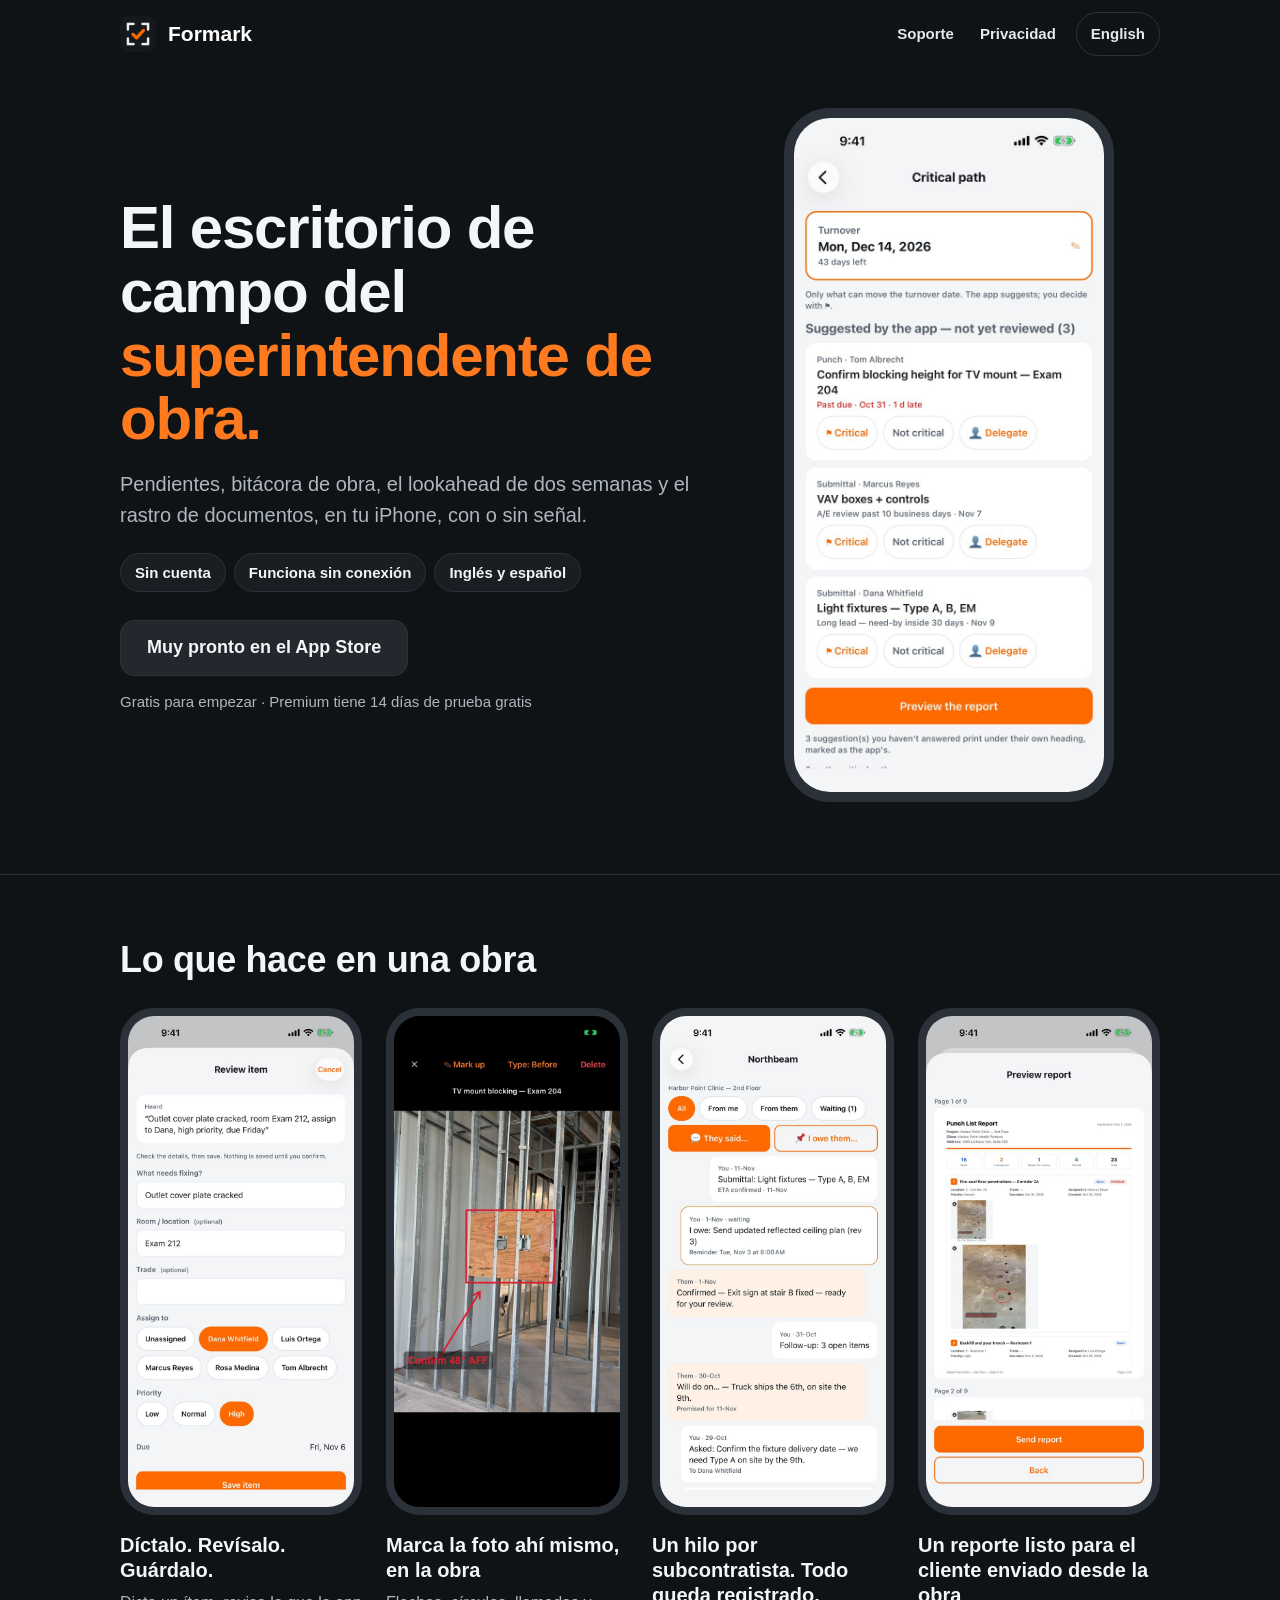
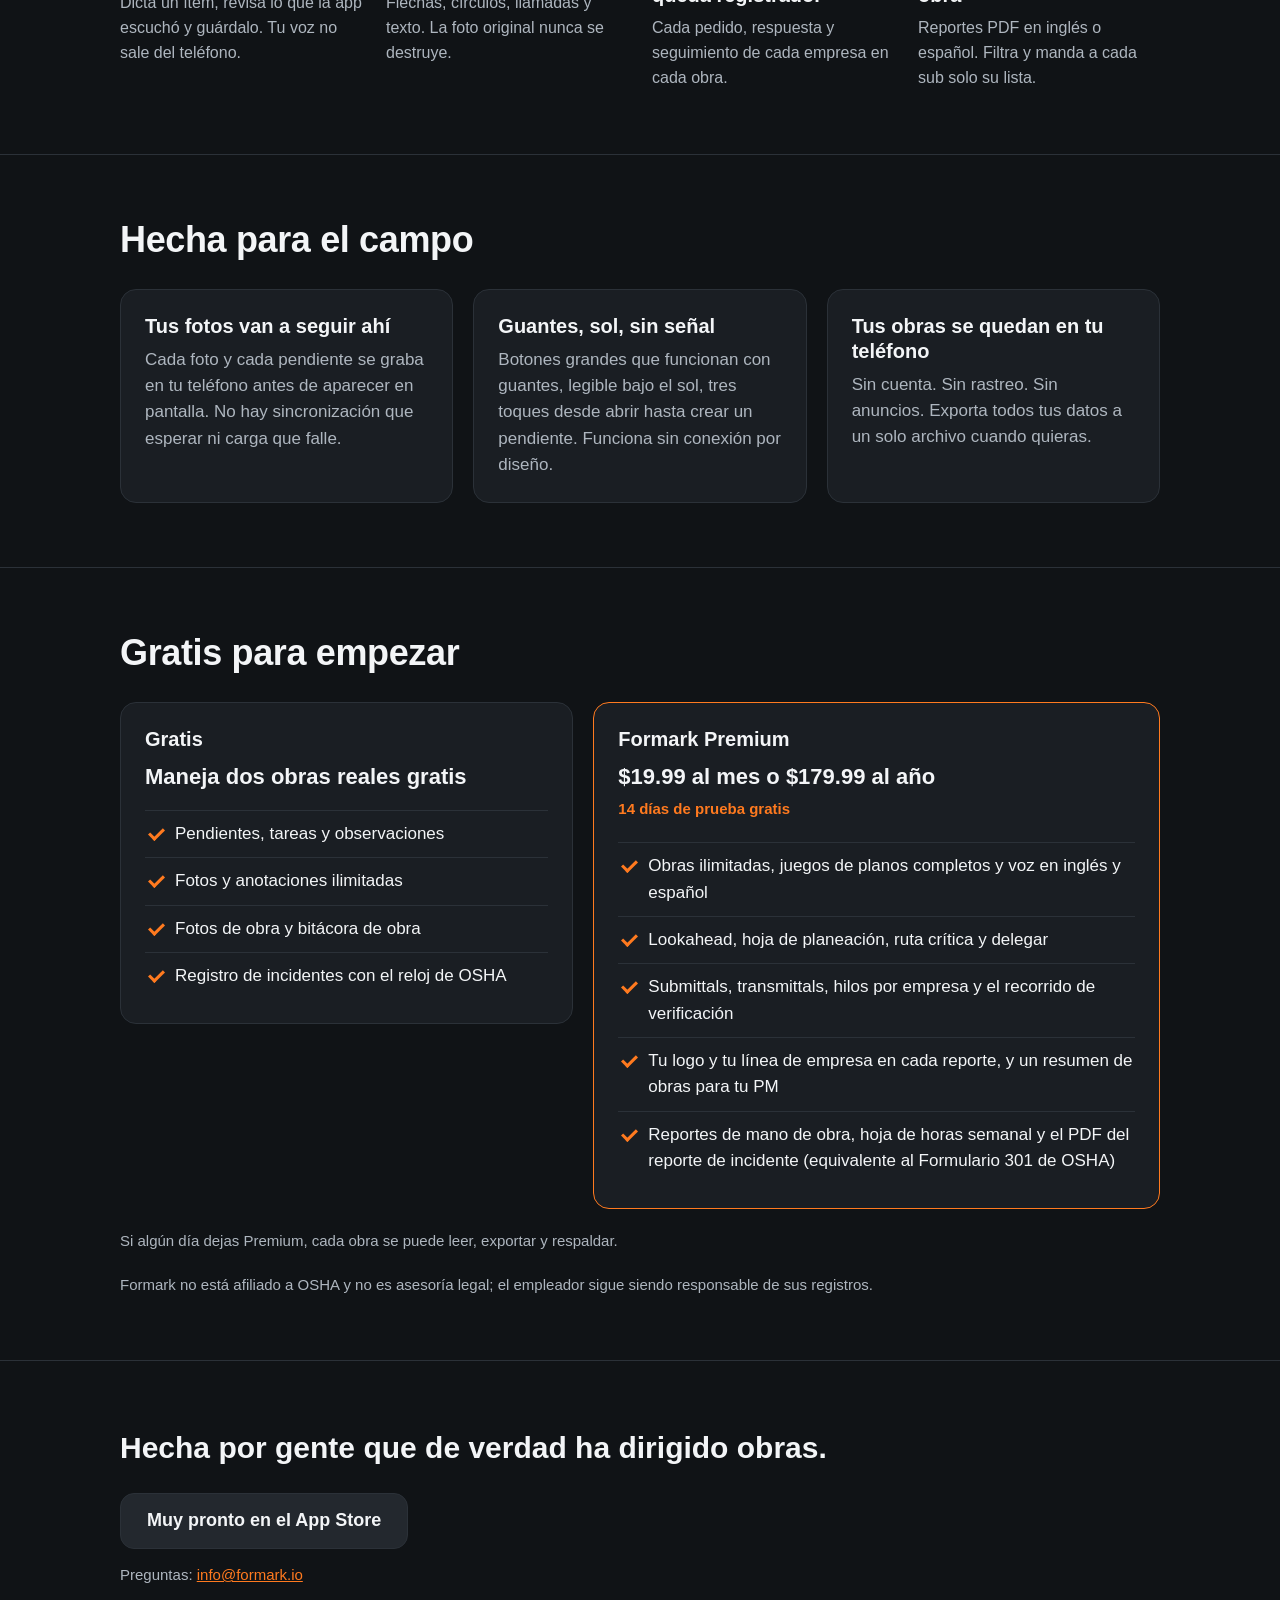
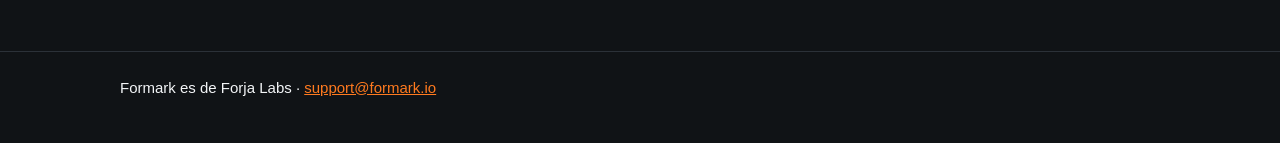
==== es/index.html @ 94129b67 "Landing page in English and Spanish; footers say Forja Labs Home page rebuilt: pitch, four app scree" ====
<!doctype html>
<html lang="es"><head><meta charset="utf-8"><meta name="viewport" content="width=device-width,initial-scale=1">
<title>Formark — el escritorio de campo del superintendente de obra</title><meta name="description" content="Pendientes, bitácora de obra, lookahead y el rastro de documentos para superintendentes de obra. Funciona sin conexión. Inglés y español.">
<link rel="icon" href="/icon.png"><link rel="canonical" href="https://formark.io/es/">
<link rel="alternate" hreflang="en" href="https://formark.io/"><link rel="alternate" hreflang="es" href="https://formark.io/es/">
<meta name="color-scheme" content="dark"><style>
:root{--bg:#101316;--surface:#1A1E23;--raised:#23282E;--text:#F3F5F7;--muted:#AEB6BF;--line:#2B3138;--brand:#FF7A1F;--brandfill:#FF6A00}
*{box-sizing:border-box}
html{-webkit-text-size-adjust:100%}
body{margin:0;background:var(--bg);color:var(--text);font:17px/1.55 -apple-system,BlinkMacSystemFont,"Segoe UI",Roboto,Helvetica,Arial,sans-serif}
a{color:var(--brand)}
.wrap{max-width:1080px;margin:0 auto;padding:0 20px}
header .wrap{display:flex;align-items:center;gap:12px;min-height:68px}
header img{width:36px;height:36px;border-radius:8px}
header .name{color:#fff;text-decoration:none;font-weight:800;font-size:21px}
nav{margin-left:auto;display:flex;gap:6px;flex-wrap:wrap;align-items:center}
nav a{font-weight:600;font-size:15px;color:#E6E9EC;text-decoration:none;padding:13px 10px}
nav a.lang{border:1px solid var(--line);border-radius:999px;padding:9px 14px;margin-left:4px}
h1{font-size:clamp(34px,6.2vw,60px);line-height:1.06;font-weight:800;letter-spacing:-.02em;margin:0 0 18px}
h1 span{color:var(--brand);display:block}
h2{font-size:clamp(26px,3.6vw,36px);line-height:1.15;font-weight:800;letter-spacing:-.01em;margin:0 0 28px}
h3{font-size:20px;line-height:1.25;font-weight:800;margin:0 0 8px}
p{margin:0}
.muted{color:var(--muted)}
.hero .wrap{display:grid;grid-template-columns:1.15fr .85fr;gap:48px;align-items:center;padding-top:40px;padding-bottom:72px}
.lead{font-size:20px;color:var(--muted);max-width:34em}
.chips{display:flex;flex-wrap:wrap;gap:8px;margin:22px 0 28px;padding:0;list-style:none}
.chips li{border:1px solid var(--line);background:var(--surface);border-radius:999px;padding:7px 14px;font-size:15px;font-weight:600}
.cta{display:inline-flex;align-items:center;justify-content:center;min-height:56px;padding:0 26px;border-radius:14px;background:var(--brandfill);color:#fff;font-weight:800;font-size:18px;text-decoration:none}
.cta.soon{background:var(--raised);color:var(--text);border:1px solid var(--line)}
.under{margin-top:14px;font-size:15px;color:var(--muted)}
.phone{border:10px solid #2B3138;border-radius:46px;overflow:hidden;background:#000;line-height:0}
.phone img{width:100%;height:auto;display:block}
.hero .phone{max-width:330px;margin:0 auto}
section{padding:64px 0;border-top:1px solid var(--line)}
.shots{display:grid;grid-template-columns:repeat(4,1fr);gap:24px}
.shot .phone{border-width:8px;border-radius:34px;margin-bottom:18px}
.shot p{font-size:16px;color:var(--muted)}
.cols{display:grid;grid-template-columns:repeat(3,1fr);gap:20px}
.card{background:var(--surface);border:1px solid var(--line);border-radius:16px;padding:24px}
.card p{color:var(--muted)}
.plans{display:grid;grid-template-columns:1fr 1.25fr;gap:20px;align-items:start}
.plan .price{font-size:22px;font-weight:800;margin:4px 0 2px;color:var(--text)}
.plan.premium{border-color:var(--brand)}
.plan .tag{display:inline-block;color:var(--brand);font-weight:700;font-size:15px;margin-bottom:6px}
.plan ul{margin:16px 0 0;padding:0;list-style:none}
.plan li{padding:10px 0 10px 30px;border-top:1px solid var(--line);position:relative}
.plan li:before{content:"";position:absolute;left:4px;top:17px;width:12px;height:6px;border-left:3px solid var(--brand);border-bottom:3px solid var(--brand);transform:rotate(-45deg)}
.note{margin-top:20px;color:var(--muted);font-size:15px}
.closing{font-size:clamp(22px,3vw,30px);font-weight:800;margin-bottom:22px}
footer{border-top:1px solid var(--line);padding:24px 0 44px;font-size:15px;color:var(--text)}
@media (max-width:860px){
 .hero .wrap{grid-template-columns:1fr;gap:36px;padding-top:20px;padding-bottom:52px}
 .hero .phone{max-width:270px}
 .shots{grid-template-columns:1fr 1fr;gap:28px 16px}
 .cols,.plans{grid-template-columns:1fr}
 section{padding:48px 0}
 .lead{font-size:18px}
 .cta{width:100%}
 header .wrap{gap:8px;padding:0 14px}
 header .name{font-size:19px}
 nav{gap:0}
 nav a{font-size:14px;padding:13px 7px}
 nav a.lang{padding:8px 11px;margin-left:2px}
}
</style></head>
<body>
<header><div class="wrap"><img src="/icon.png" alt=""><a class="name" href="/es/">Formark</a>
<nav><a href="/support/">Soporte</a><a href="/privacy/">Privacidad</a><a class="lang" href="/" lang="en">English</a></nav></div></header>
<main>
<div class="hero"><div class="wrap">
<div><h1>El escritorio de campo del <span>superintendente de obra.</span></h1>
<p class="lead">Pendientes, bitácora de obra, el lookahead de dos semanas y el rastro de documentos, en tu iPhone, con o sin señal.</p>
<ul class="chips"><li>Sin cuenta</li><li>Funciona sin conexión</li><li>Inglés y español</li></ul>
<span class="cta soon">Muy pronto en el App Store</span>
<p class="under">Gratis para empezar · Premium tiene 14 días de prueba gratis</p></div>
<div class="phone"><img src="/img/1-critical.jpg" width="660" height="1434" alt="Pantalla de Formark: Critical path"></div>
</div></div>
<section><div class="wrap"><h2>Lo que hace en una obra</h2><div class="shots"><div class="shot"><div class="phone"><img src="/img/2-voice-review.jpg" width="660" height="1434" loading="lazy" alt="Pantalla de Formark: Díctalo. Revísalo. Guárdalo."></div><h3>Díctalo. Revísalo. Guárdalo.</h3><p>Dicta un ítem, revisa lo que la app escuchó y guárdalo. Tu voz no sale del teléfono.</p></div><div class="shot"><div class="phone"><img src="/img/3-photo.jpg" width="660" height="1434" loading="lazy" alt="Pantalla de Formark: Marca la foto ahí mismo, en la obra"></div><h3>Marca la foto ahí mismo, en la obra</h3><p>Flechas, círculos, llamadas y texto. La foto original nunca se destruye.</p></div><div class="shot"><div class="phone"><img src="/img/5-thread.jpg" width="660" height="1434" loading="lazy" alt="Pantalla de Formark: Un hilo por subcontratista. Todo queda registrado."></div><h3>Un hilo por subcontratista. Todo queda registrado.</h3><p>Cada pedido, respuesta y seguimiento de cada empresa en cada obra.</p></div><div class="shot"><div class="phone"><img src="/img/6-report.jpg" width="660" height="1434" loading="lazy" alt="Pantalla de Formark: Un reporte listo para el cliente enviado desde la obra"></div><h3>Un reporte listo para el cliente enviado desde la obra</h3><p>Reportes PDF en inglés o español. Filtra y manda a cada sub solo su lista.</p></div></div></div></section>
<section><div class="wrap"><h2>Hecha para el campo</h2><div class="cols"><div class="card"><h3>Tus fotos van a seguir ahí</h3><p>Cada foto y cada pendiente se graba en tu teléfono antes de aparecer en pantalla. No hay sincronización que esperar ni carga que falle.</p></div><div class="card"><h3>Guantes, sol, sin señal</h3><p>Botones grandes que funcionan con guantes, legible bajo el sol, tres toques desde abrir hasta crear un pendiente. Funciona sin conexión por diseño.</p></div><div class="card"><h3>Tus obras se quedan en tu teléfono</h3><p>Sin cuenta. Sin rastreo. Sin anuncios. Exporta todos tus datos a un solo archivo cuando quieras.</p></div></div></div></section>
<section><div class="wrap"><h2>Gratis para empezar</h2><div class="plans">
<div class="card plan"><h3>Gratis</h3><p class="price">Maneja dos obras reales gratis</p><ul><li>Pendientes, tareas y observaciones</li><li>Fotos y anotaciones ilimitadas</li><li>Fotos de obra y bitácora de obra</li><li>Registro de incidentes con el reloj de OSHA</li></ul></div>
<div class="card plan premium"><h3>Formark Premium</h3><p class="price">$19.99 al mes o $179.99 al año</p><span class="tag">14 días de prueba gratis</span><ul><li>Obras ilimitadas, juegos de planos completos y voz en inglés y español</li><li>Lookahead, hoja de planeación, ruta crítica y delegar</li><li>Submittals, transmittals, hilos por empresa y el recorrido de verificación</li><li>Tu logo y tu línea de empresa en cada reporte, y un resumen de obras para tu PM</li><li>Reportes de mano de obra, hoja de horas semanal y el PDF del reporte de incidente (equivalente al Formulario 301 de OSHA)</li></ul></div>
</div><p class="note">Si algún día dejas Premium, cada obra se puede leer, exportar y respaldar.</p><p class="note">Formark no está afiliado a OSHA y no es asesoría legal; el empleador sigue siendo responsable de sus registros.</p></div></section>
<section><div class="wrap"><p class="closing">Hecha por gente que de verdad ha dirigido obras.</p><span class="cta soon">Muy pronto en el App Store</span>
<p class="under">Preguntas: <a href="mailto:info@formark.io">info@formark.io</a></p></div></section>
</main>
<footer><div class="wrap">Formark es de Forja Labs · <a href="mailto:support@formark.io">support@formark.io</a></div></footer>
</body></html>
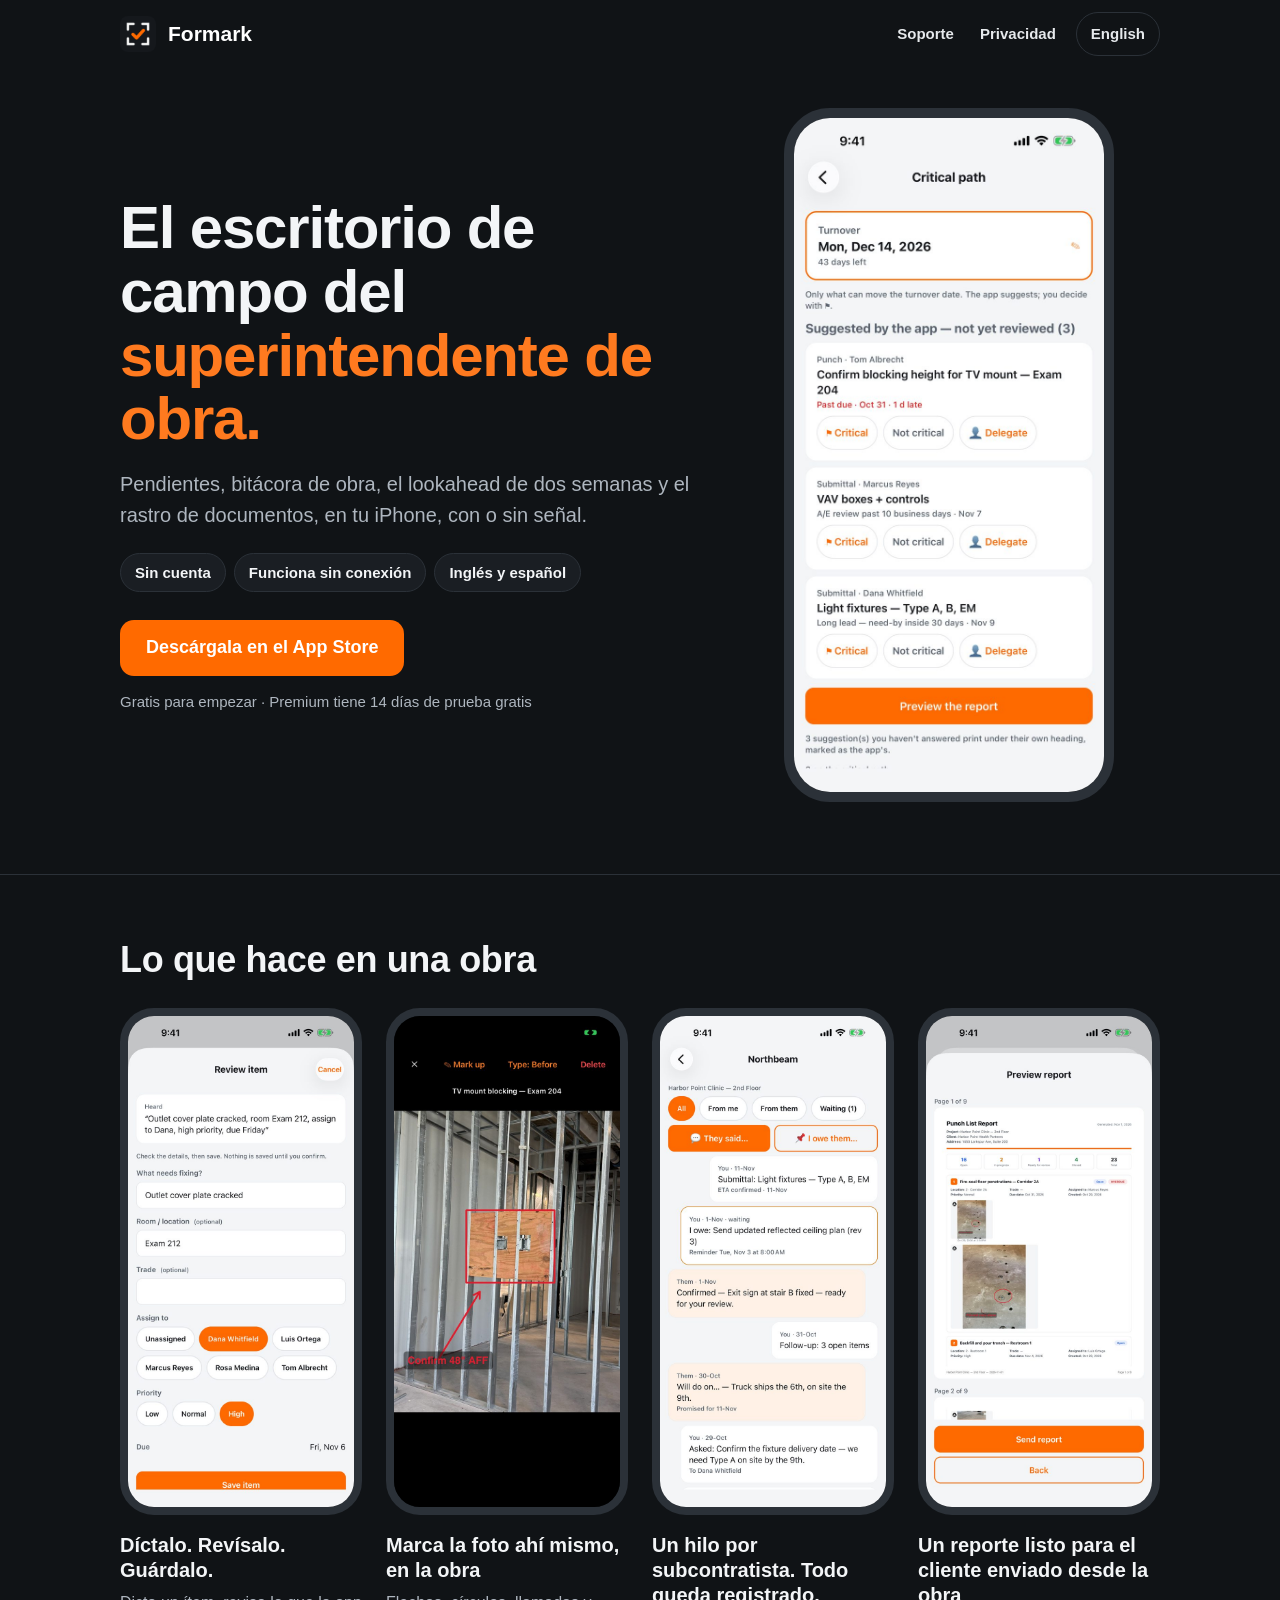
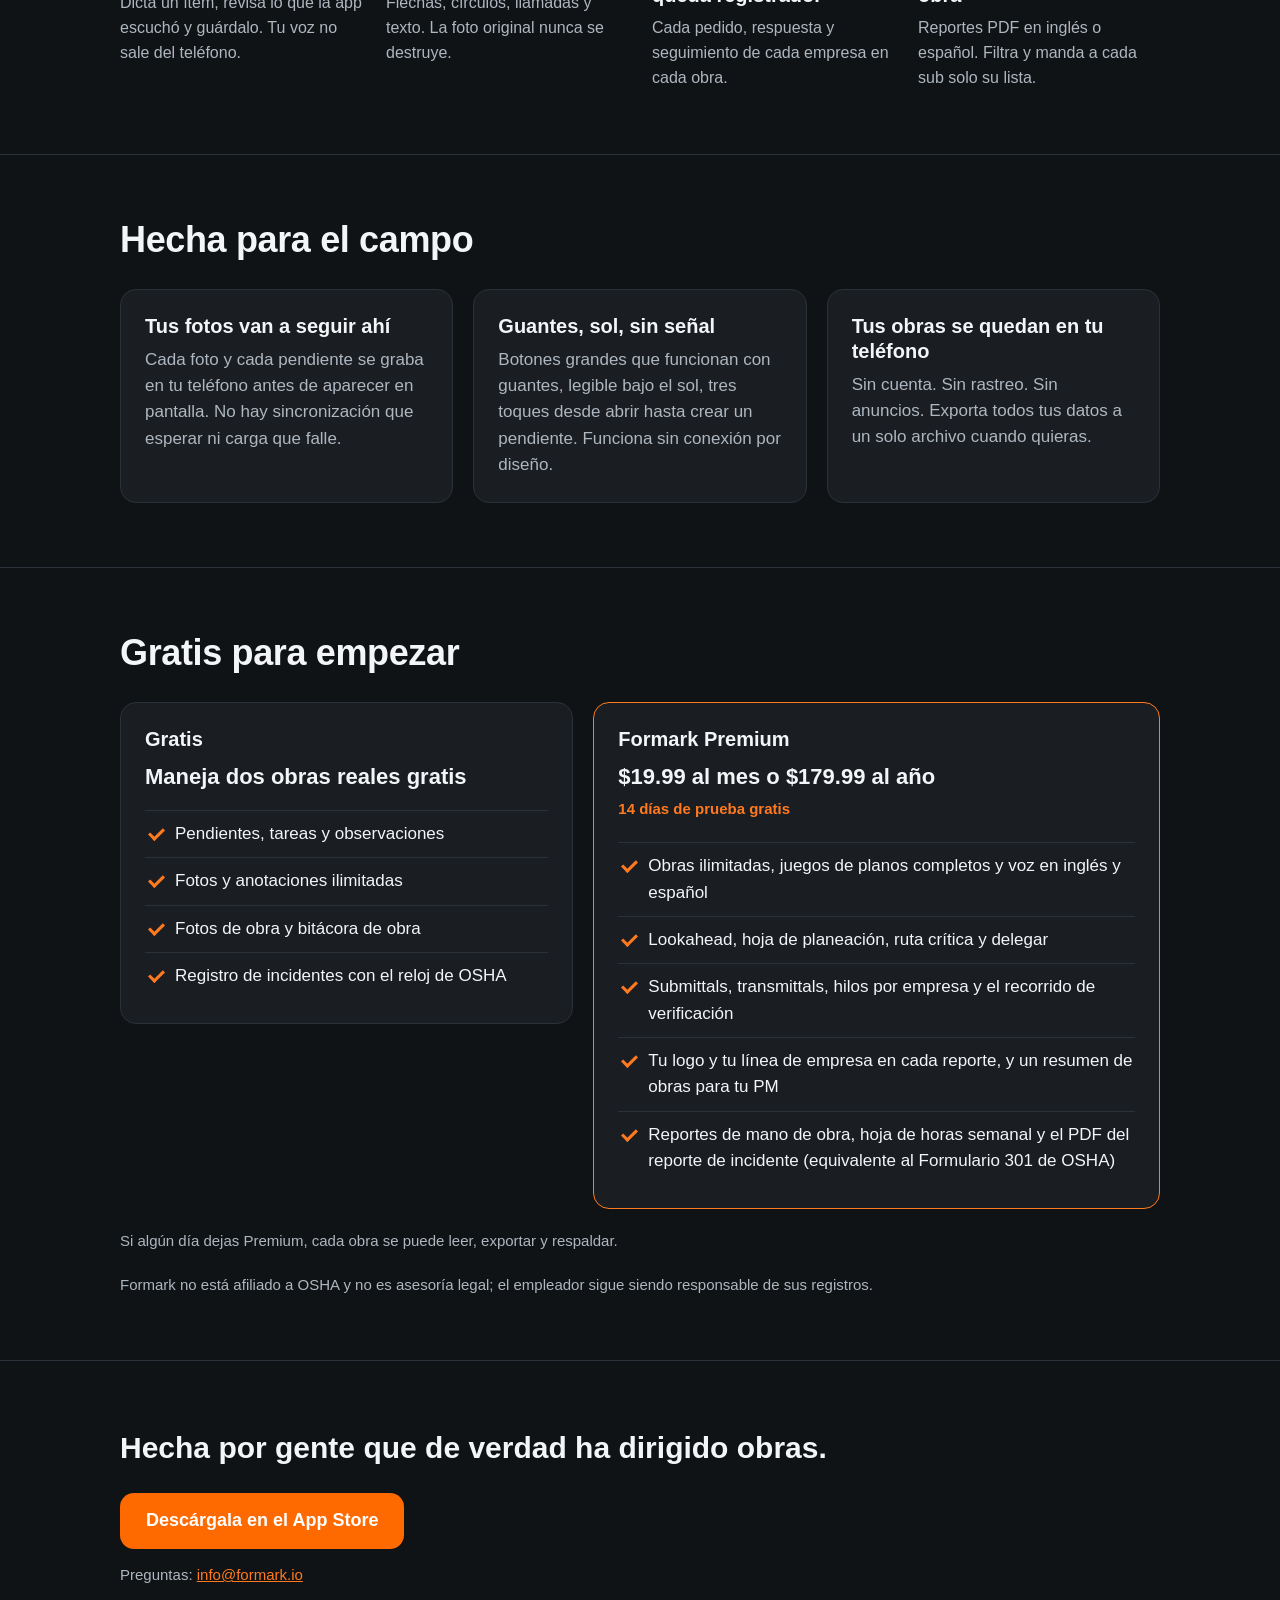
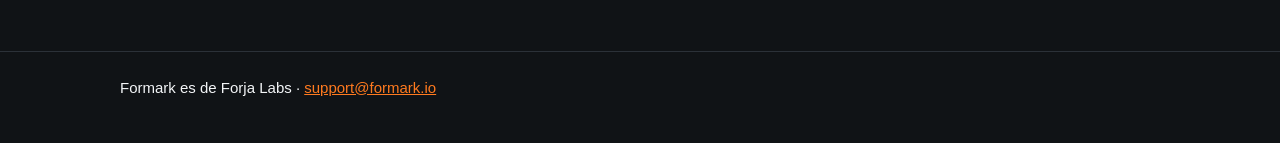
==== commit 2f1a88c7: "App Store button: Download on the App Store (EN + ES) now that Formark 1.0 is live Co-Authored-By: C" ====
--- a/es/index.html
+++ b/es/index.html
@@ -72,7 +72,7 @@
 <div><h1>El escritorio de campo del <span>superintendente de obra.</span></h1>
 <p class="lead">Pendientes, bitácora de obra, el lookahead de dos semanas y el rastro de documentos, en tu iPhone, con o sin señal.</p>
 <ul class="chips"><li>Sin cuenta</li><li>Funciona sin conexión</li><li>Inglés y español</li></ul>
-<span class="cta soon">Muy pronto en el App Store</span>
+<a class="cta" href="https://apps.apple.com/app/formark-punch-list-daily-log/id6828216285">Descárgala en el App Store</a>
 <p class="under">Gratis para empezar · Premium tiene 14 días de prueba gratis</p></div>
 <div class="phone"><img src="/img/1-critical.jpg" width="660" height="1434" alt="Pantalla de Formark: Critical path"></div>
 </div></div>
@@ -82,7 +82,7 @@
 <div class="card plan"><h3>Gratis</h3><p class="price">Maneja dos obras reales gratis</p><ul><li>Pendientes, tareas y observaciones</li><li>Fotos y anotaciones ilimitadas</li><li>Fotos de obra y bitácora de obra</li><li>Registro de incidentes con el reloj de OSHA</li></ul></div>
 <div class="card plan premium"><h3>Formark Premium</h3><p class="price">$19.99 al mes o $179.99 al año</p><span class="tag">14 días de prueba gratis</span><ul><li>Obras ilimitadas, juegos de planos completos y voz en inglés y español</li><li>Lookahead, hoja de planeación, ruta crítica y delegar</li><li>Submittals, transmittals, hilos por empresa y el recorrido de verificación</li><li>Tu logo y tu línea de empresa en cada reporte, y un resumen de obras para tu PM</li><li>Reportes de mano de obra, hoja de horas semanal y el PDF del reporte de incidente (equivalente al Formulario 301 de OSHA)</li></ul></div>
 </div><p class="note">Si algún día dejas Premium, cada obra se puede leer, exportar y respaldar.</p><p class="note">Formark no está afiliado a OSHA y no es asesoría legal; el empleador sigue siendo responsable de sus registros.</p></div></section>
-<section><div class="wrap"><p class="closing">Hecha por gente que de verdad ha dirigido obras.</p><span class="cta soon">Muy pronto en el App Store</span>
+<section><div class="wrap"><p class="closing">Hecha por gente que de verdad ha dirigido obras.</p><a class="cta" href="https://apps.apple.com/app/formark-punch-list-daily-log/id6828216285">Descárgala en el App Store</a>
 <p class="under">Preguntas: <a href="mailto:info@formark.io">info@formark.io</a></p></div></section>
 </main>
 <footer><div class="wrap">Formark es de Forja Labs · <a href="mailto:support@formark.io">support@formark.io</a></div></footer>
